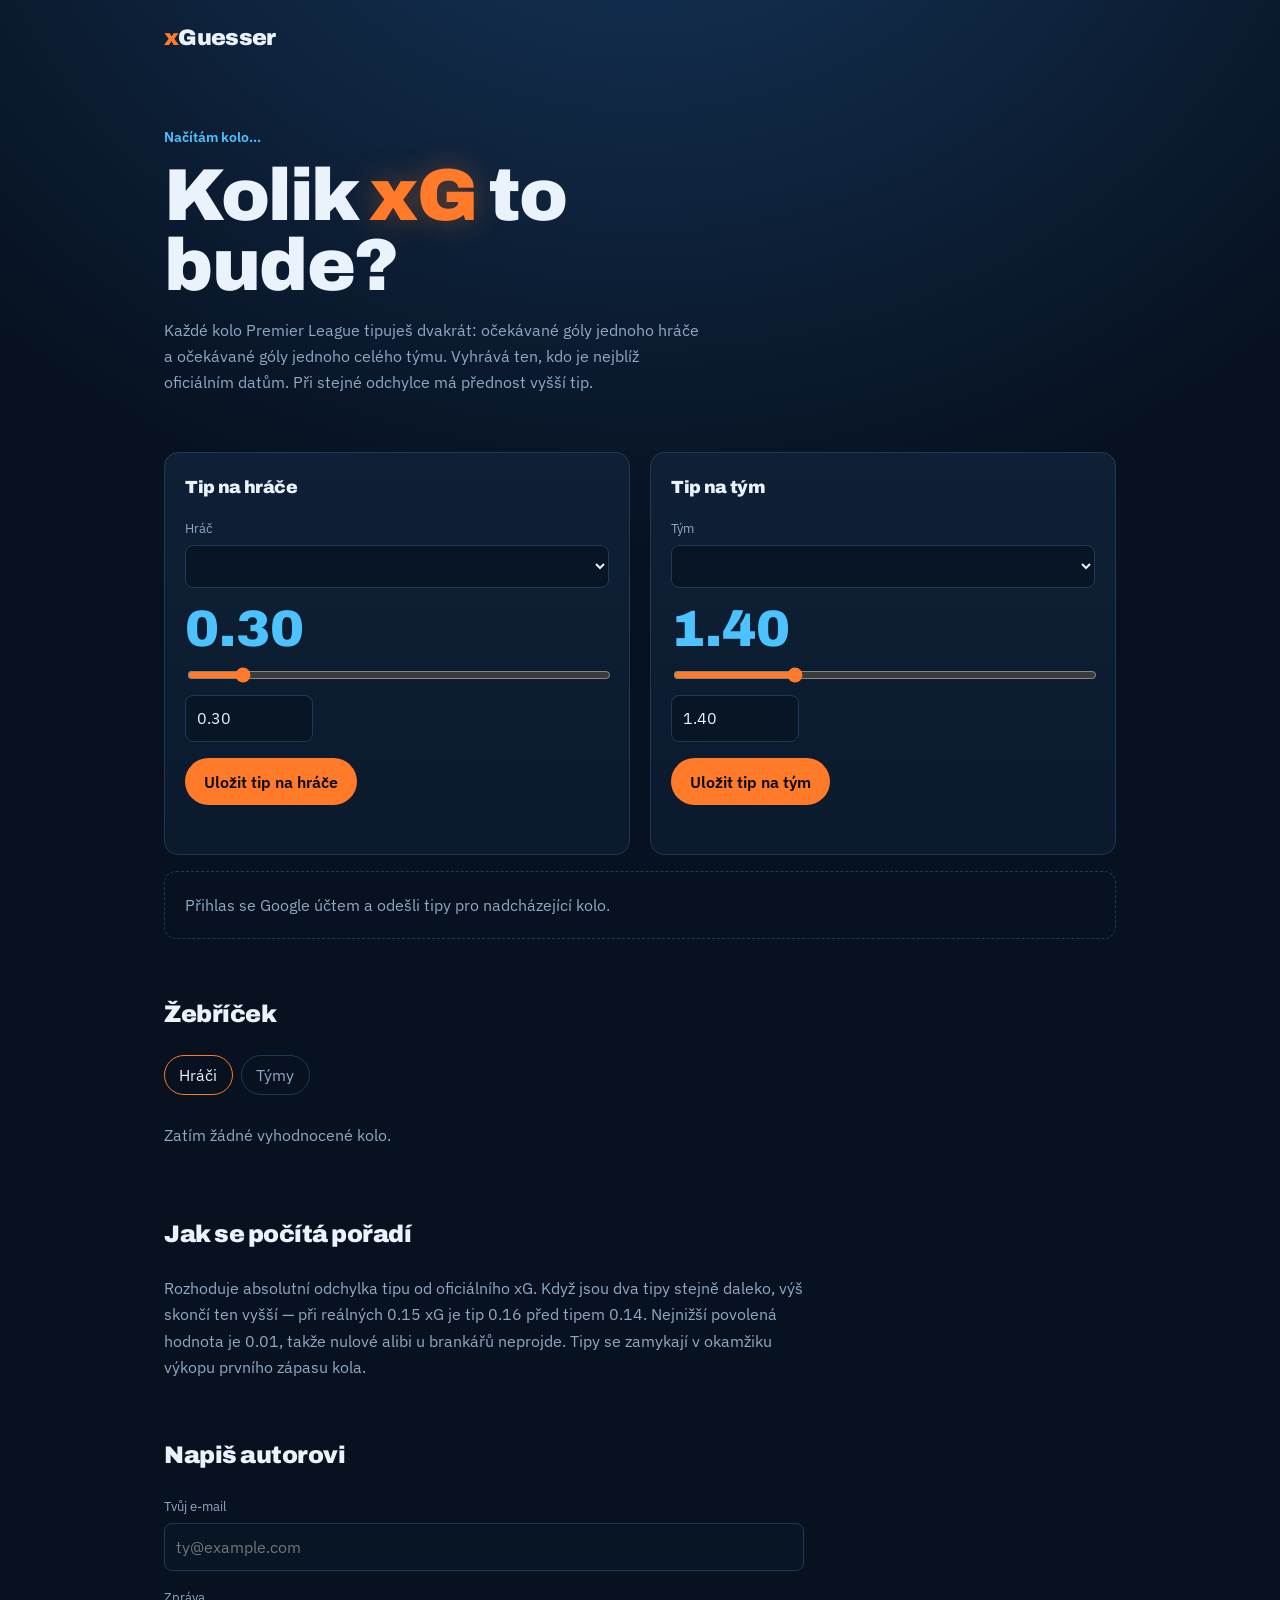
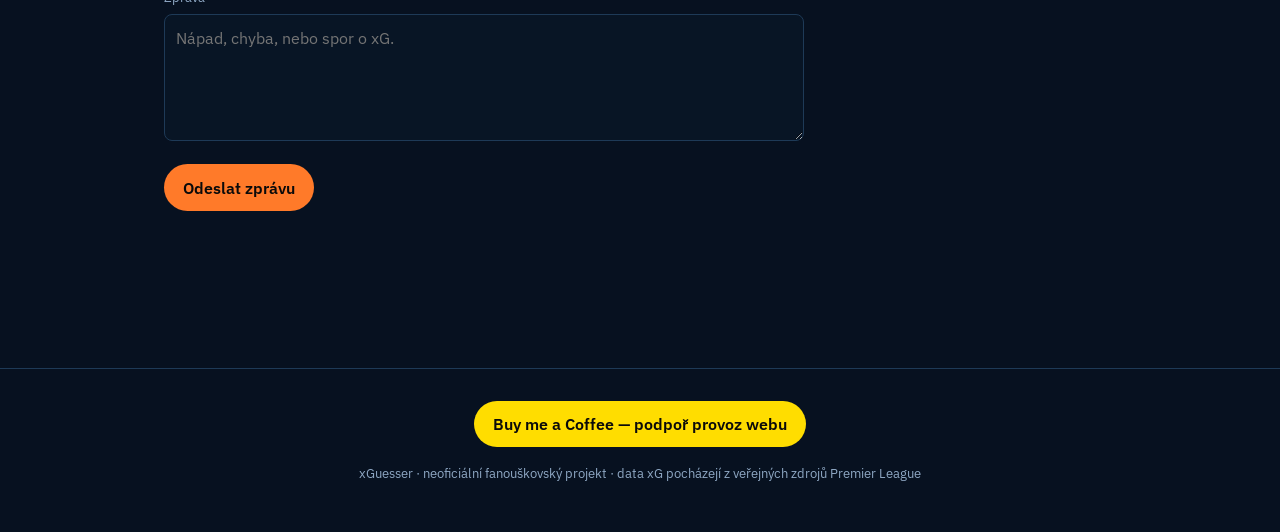
==== public/index.html @ 0436913f "Update index.html" ====
<!doctype html>
<html lang="cs">
<head>
<meta charset="utf-8">
<meta name="viewport" content="width=device-width, initial-scale=1">
<title>xGuesser — Premier League xG Challenge</title>
<meta name="description" content="Tipni xG hráče i celého týmu v každém kole Premier League. Kdo je nejblíž realitě, vede žebříček.">
<link rel="preconnect" href="https://fonts.googleapis.com">
<link rel="preconnect" href="https://fonts.gstatic.com" crossorigin>
<link href="https://fonts.googleapis.com/css2?family=Archivo:wght@500;700;900&family=IBM+Plex+Sans:wght@400;500;600&display=swap" rel="stylesheet">
<link rel="stylesheet" href="/styles.css">
<script src="https://accounts.google.com/gsi/client" async defer></script>
</head>
<body>

<header class="top">
  <a class="wordmark" href="/"><span>x</span>Guesser</a>
  <div id="account" class="account">
    <div id="gsi" class="gsi"></div>
  </div>
</header>

<main>

  <section class="hero">
    <p class="deadline" id="deadline">Načítám kolo…</p>
    <h1>Kolik <em>xG</em> to bude?</h1>
    <p class="lede">
      Každé kolo Premier League tipuješ dvakrát: očekávané góly jednoho hráče
      a očekávané góly jednoho celého týmu. Vyhrává ten, kdo je nejblíž
      oficiálním datům. Při stejné odchylce má přednost vyšší tip.
    </p>
  </section>

  <section class="picks" id="picks" hidden>

    <article class="pick" data-category="player">
      <h2>Tip na hráče</h2>
      <label class="field">
        <span>Hráč</span>
        <select id="playerSelect"></select>
      </label>
      <div class="dial">
        <output id="playerOut">0.30</output>
        <input type="range" id="playerRange" min="0.01" max="2.50" step="0.01" value="0.30">
        <input type="number" id="playerNum" min="0.01" max="10" step="0.01" value="0.30" aria-label="xG hráče">
      </div>
      <button class="save" data-category="player">Uložit tip na hráče</button>
      <p class="msg" data-msg="player"></p>
    </article>

    <article class="pick" data-category="team">
      <h2>Tip na tým</h2>
      <label class="field">
        <span>Tým</span>
        <select id="teamSelect"></select>
      </label>
      <div class="dial">
        <output id="teamOut">1.40</output>
        <input type="range" id="teamRange" min="0.01" max="5.00" step="0.01" value="1.40">
        <input type="number" id="teamNum" min="0.01" max="10" step="0.01" value="1.40" aria-label="xG týmu">
      </div>
      <button class="save" data-category="team">Uložit tip na tým</button>
      <p class="msg" data-msg="team"></p>
    </article>

  </section>

  <p class="gate" id="gate">Přihlas se Google účtem a odešli tipy pro nadcházející kolo.</p>

  <section class="board">
    <h2>Žebříček</h2>
    <div class="tabs" role="tablist">
      <button class="tab is-on" data-cat="player" role="tab">Hráči</button>
      <button class="tab" data-cat="team" role="tab">Týmy</button>
    </div>
    <ol class="ranks" id="ranks"><li class="empty">Zatím žádné vyhodnocené kolo.</li></ol>
  </section>

  <section class="rules">
    <h2>Jak se počítá pořadí</h2>
    <p>
      Rozhoduje absolutní odchylka tipu od oficiálního xG. Když jsou dva tipy
      stejně daleko, výš skončí ten vyšší — při reálných 0.15 xG je tip 0.16
      před tipem 0.14. Nejnižší povolená hodnota je 0.01, takže nulové alibi
      u brankářů neprojde. Tipy se zamykají v okamžiku výkopu prvního zápasu kola.
    </p>
  </section>

  <section class="contact">
    <h2>Napiš autorovi</h2>
    <form id="contactForm" action="https://formspree.io/f/xyegyyjo" method="POST">
      <label class="field">
        <span>Tvůj e-mail</span>
        <input type="email" name="email" required placeholder="ty@example.com">
      </label>
      <label class="field">
        <span>Zpráva</span>
        <textarea name="message" rows="4" required placeholder="Nápad, chyba, nebo spor o xG."></textarea>
      </label>
      <button type="submit">Odeslat zprávu</button>
      <p class="msg" id="contactMsg"></p>
    </form>
  </section>

</main>

<footer>
  <a class="coffee" href="https://buymeacoffee.com/pjx88" target="_blank" rel="noopener">
    Buy me a Coffee — podpoř provoz webu
  </a>
  <p>xGuesser · neoficiální fanouškovský projekt · data xG pocházejí z veřejných zdrojů Premier League</p>
</footer>

<script>window.GOOGLE_CLIENT_ID = "82272052763-bjr2jke27sv02bt9gst4d3jsjo8e32mn.apps.googleusercontent.com";</script>
<script src="/app.js"></script>
</body>
</html>
---- styles.css ----
:root {
  --ink: #071120;
  --panel: #0F2036;
  --line: #1E3A57;
  --chalk: #EAF2FB;
  --muted: #8FA8C4;
  --beam: #4CC3FF;
  --strike: #FF7A29;
  --pitch: #17663C;
}

* { box-sizing: border-box; }

body {
  margin: 0;
  background:
    radial-gradient(120% 60% at 50% -10%, #16375C 0%, transparent 60%),
    var(--ink);
  color: var(--chalk);
  font: 16px/1.65 "IBM Plex Sans", system-ui, sans-serif;
  -webkit-font-smoothing: antialiased;
}

main { max-width: 62rem; margin: 0 auto; padding: 0 1.25rem 4rem; }

h1, h2 { font-family: Archivo, system-ui, sans-serif; font-weight: 900; letter-spacing: -0.02em; }

/* header */
.top {
  display: flex; align-items: center; justify-content: space-between; gap: 1rem;
  max-width: 62rem; margin: 0 auto; padding: 1.25rem;
}
.wordmark {
  font-family: Archivo, sans-serif; font-weight: 900; font-size: 1.4rem;
  color: var(--chalk); text-decoration: none; letter-spacing: -0.03em;
}
.wordmark span { color: var(--strike); }
.account { display: flex; align-items: center; gap: .75rem; font-size: .9rem; }
.account img { width: 30px; height: 30px; border-radius: 50%; }
.signout {
  background: none; border: 1px solid var(--line); color: var(--muted);
  border-radius: 999px; padding: .3rem .75rem; cursor: pointer; font: inherit; font-size: .85rem;
}

/* hero */
.hero { padding: 3rem 0 2.5rem; max-width: 40rem; }
.deadline {
  margin: 0 0 .75rem; color: var(--beam); font-size: .9rem; font-weight: 600;
}
.hero h1 { margin: 0; font-size: clamp(2.6rem, 9vw, 4.6rem); line-height: .95; }
.hero h1 em {
  font-style: normal; color: var(--strike);
  text-shadow: 0 0 30px rgba(255,122,41,.35);
}
.lede { color: var(--muted); max-width: 34rem; }

/* picks */
.picks { display: grid; gap: 1.25rem; grid-template-columns: 1fr; }
@media (min-width: 46rem) { .picks { grid-template-columns: 1fr 1fr; } }

.pick {
  background: linear-gradient(180deg, var(--panel), #0B1A2D);
  border: 1px solid var(--line);
  border-radius: 14px;
  padding: 1.25rem;
}
.pick h2 { margin: 0 0 1rem; font-size: 1.1rem; }

.field { display: block; margin-bottom: 1rem; }
.field > span { display: block; font-size: .82rem; color: var(--muted); margin-bottom: .35rem; }
select, input[type=number], input[type=email], textarea {
  width: 100%; padding: .6rem .7rem; font: inherit;
  background: #081525; color: var(--chalk);
  border: 1px solid var(--line); border-radius: 8px;
}
textarea { resize: vertical; }

.dial { display: grid; gap: .6rem; margin-bottom: 1rem; }
.dial output {
  font-family: Archivo, sans-serif; font-weight: 900; font-size: 3.2rem;
  line-height: 1; color: var(--beam); font-variant-numeric: tabular-nums;
}
input[type=range] { width: 100%; accent-color: var(--strike); }
.dial input[type=number] { max-width: 8rem; }

button.save, form button, .save {
  background: var(--strike); color: #0A0A0A; border: 0; border-radius: 999px;
  padding: .65rem 1.2rem; font: inherit; font-weight: 600; cursor: pointer;
}
button:disabled { opacity: .45; cursor: not-allowed; }
:focus-visible { outline: 2px solid var(--beam); outline-offset: 2px; }

.msg { min-height: 1.2rem; margin: .6rem 0 0; font-size: .87rem; color: var(--muted); }
.msg.ok { color: #6BE59C; }
.msg.err { color: #FF8B7A; }

.gate { color: var(--muted); border: 1px dashed var(--line); border-radius: 12px; padding: 1.25rem; }

/* leaderboard */
.board { margin-top: 3.5rem; }
.board h2, .rules h2, .contact h2 { font-size: 1.5rem; }
.tabs { display: flex; gap: .5rem; margin-bottom: 1rem; }
.tab {
  background: none; border: 1px solid var(--line); color: var(--muted);
  border-radius: 999px; padding: .35rem .9rem; font: inherit; cursor: pointer;
}
.tab.is-on { border-color: var(--strike); color: var(--chalk); }

.ranks { list-style: none; margin: 0; padding: 0; }
.ranks li {
  display: grid; grid-template-columns: 2.2rem 1fr auto;
  align-items: center; gap: .75rem;
  padding: .7rem 0; border-bottom: 1px solid var(--line);
}
.ranks .pos { font-family: Archivo, sans-serif; font-weight: 700; color: var(--muted); }
.ranks li:nth-child(1) .pos { color: var(--strike); }
.ranks .diff { color: var(--beam); font-variant-numeric: tabular-nums; font-size: .9rem; }
.ranks .empty { display: block; color: var(--muted); border: 0; }

.rules, .contact { margin-top: 3.5rem; max-width: 40rem; }
.rules p { color: var(--muted); }

/* footer */
footer {
  border-top: 1px solid var(--line); margin-top: 4rem;
  padding: 2rem 1.25rem 3rem; text-align: center;
}
.coffee {
  display: inline-block; background: #FFDD00; color: #0A0A0A;
  padding: .6rem 1.2rem; border-radius: 999px;
  font-weight: 600; text-decoration: none;
}
footer p { color: var(--muted); font-size: .82rem; margin: 1rem 0 0; }

@media (prefers-reduced-motion: reduce) { * { transition: none !important; } }
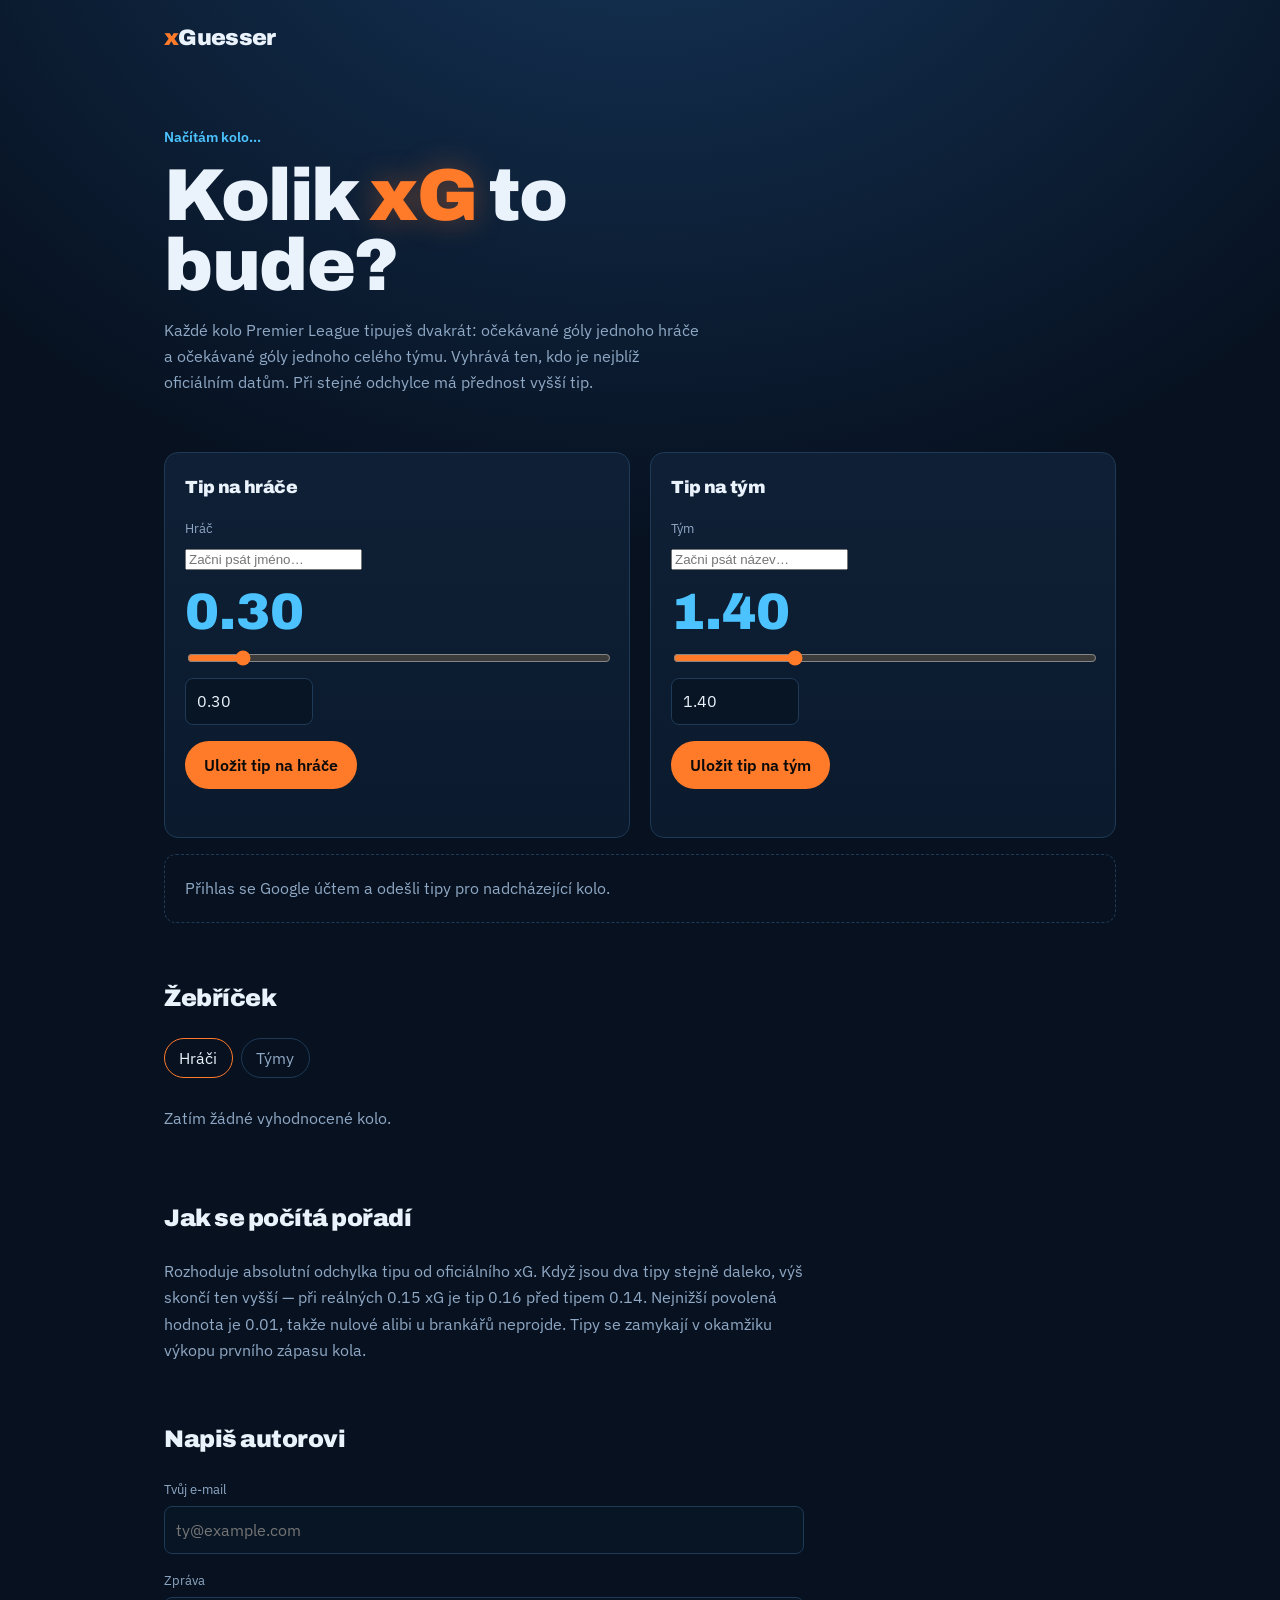
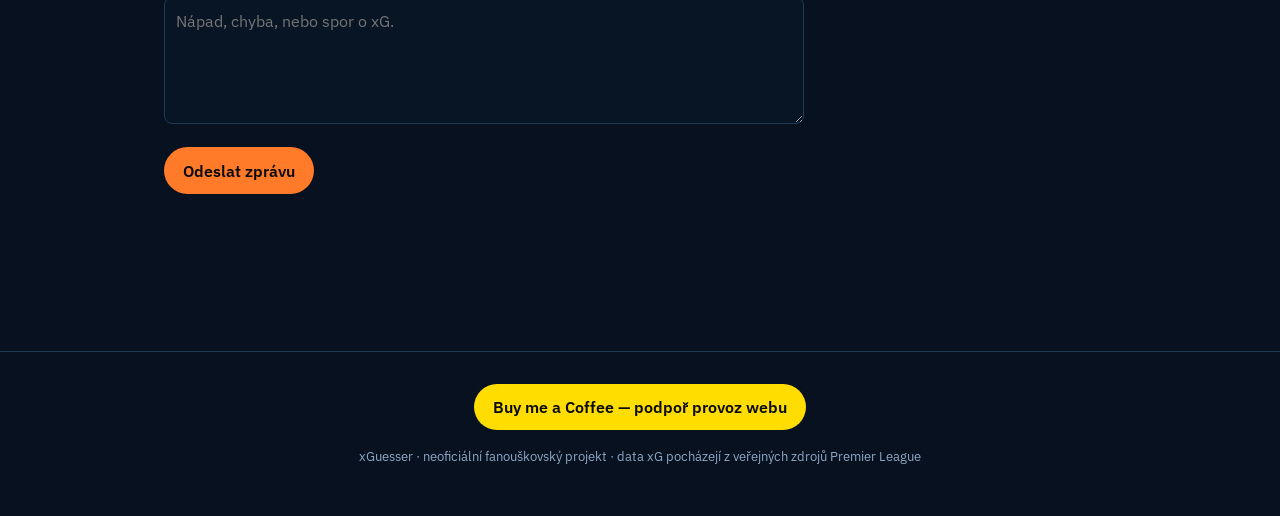
==== commit 6bf23319: "Add files via upload" ====
--- a/public/index.html
+++ b/public/index.html
@@ -36,10 +36,11 @@
 
     <article class="pick" data-category="player">
       <h2>Tip na hráče</h2>
-      <label class="field">
+      <div class="field combo" data-combo="player">
         <span>Hráč</span>
-        <select id="playerSelect"></select>
-      </label>
+        <input type="text" id="playerSearch" autocomplete="off" placeholder="Začni psát jméno…" role="combobox" aria-expanded="false" aria-controls="playerList">
+        <ul class="options" id="playerList" role="listbox" hidden></ul>
+      </div>
       <div class="dial">
         <output id="playerOut">0.30</output>
         <input type="range" id="playerRange" min="0.01" max="2.50" step="0.01" value="0.30">
@@ -51,10 +52,11 @@
 
     <article class="pick" data-category="team">
       <h2>Tip na tým</h2>
-      <label class="field">
+      <div class="field combo" data-combo="team">
         <span>Tým</span>
-        <select id="teamSelect"></select>
-      </label>
+        <input type="text" id="teamSearch" autocomplete="off" placeholder="Začni psát název…" role="combobox" aria-expanded="false" aria-controls="teamList">
+        <ul class="options" id="teamList" role="listbox" hidden></ul>
+      </div>
       <div class="dial">
         <output id="teamOut">1.40</output>
         <input type="range" id="teamRange" min="0.01" max="5.00" step="0.01" value="1.40">
@@ -112,7 +114,7 @@
   <p>xGuesser · neoficiální fanouškovský projekt · data xG pocházejí z veřejných zdrojů Premier League</p>
 </footer>
 
-<script>window.GOOGLE_CLIENT_ID = "82272052763-bjr2jke27sv02bt9gst4d3jsjo8e32mn.apps.googleusercontent.com";</script>
+<script>window.GOOGLE_CLIENT_ID = "__GOOGLE_CLIENT_ID__";</script>
 <script src="/app.js"></script>
 </body>
 </html>
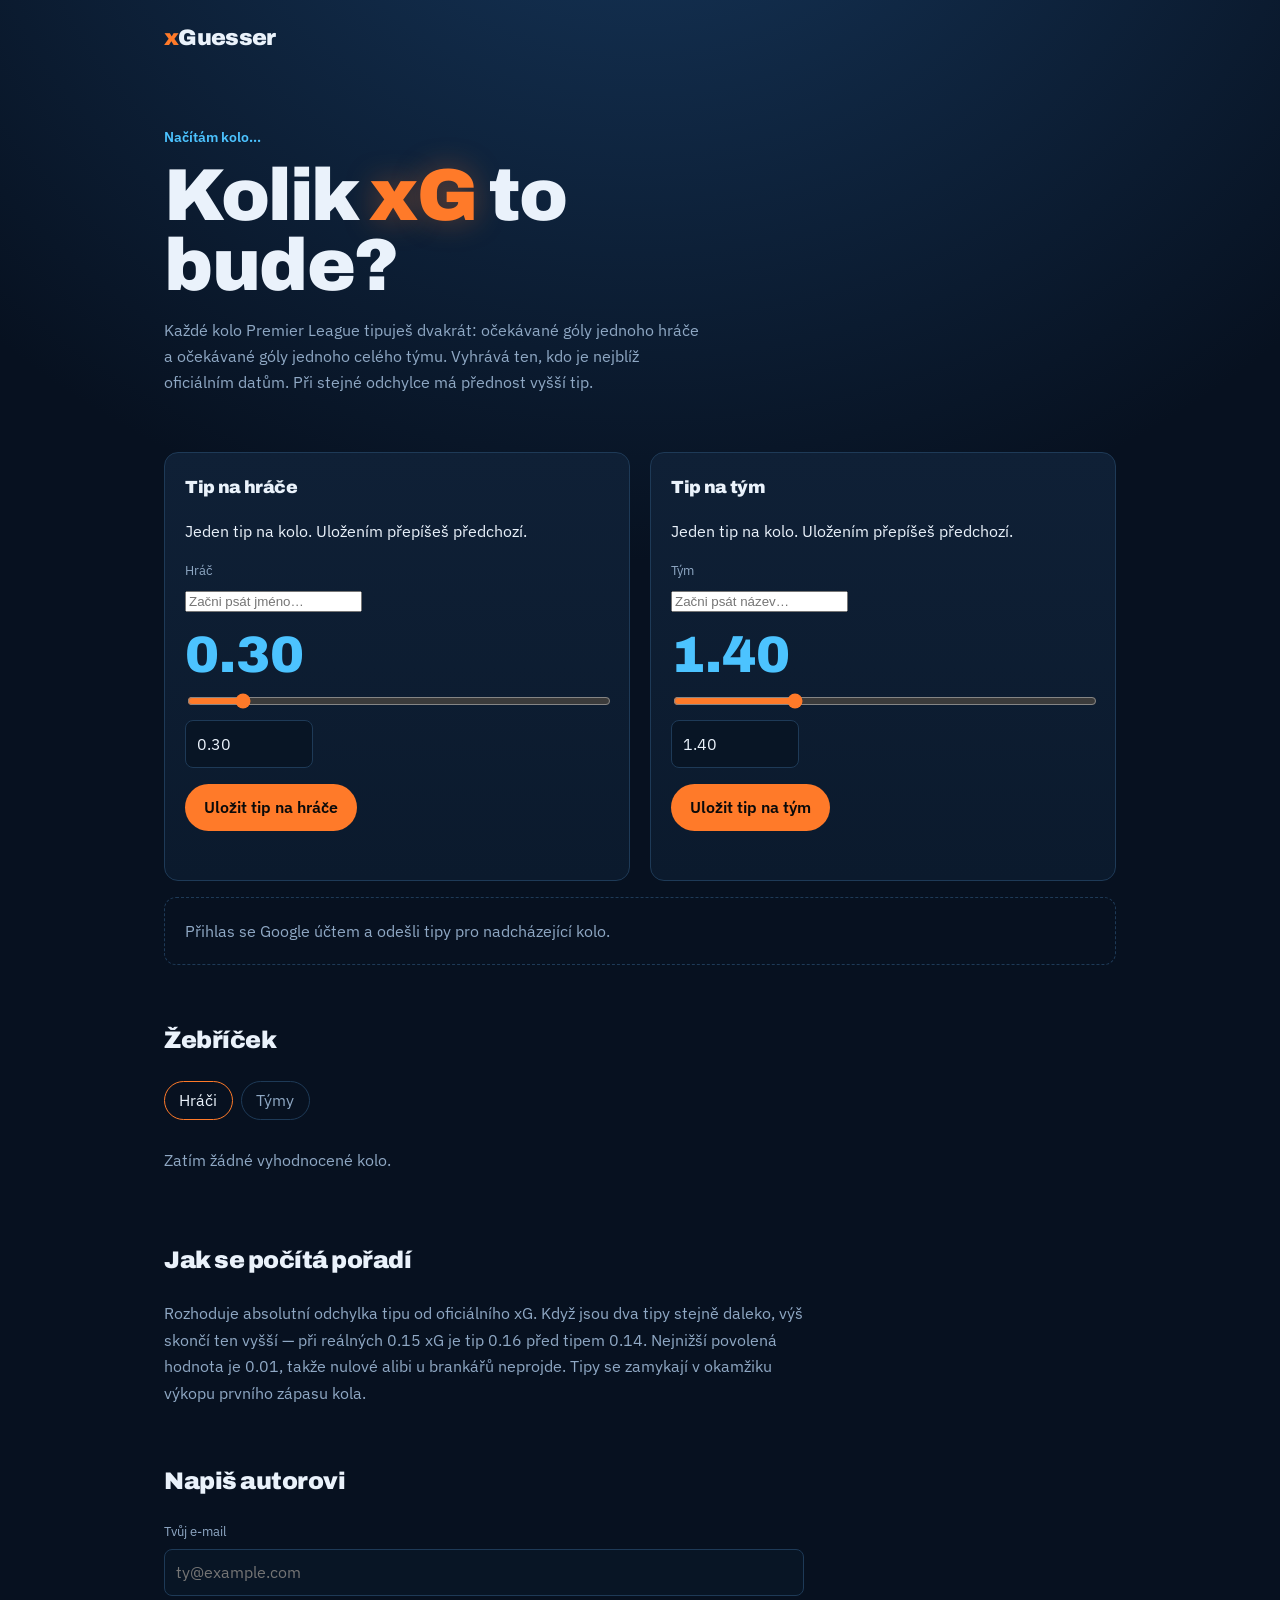
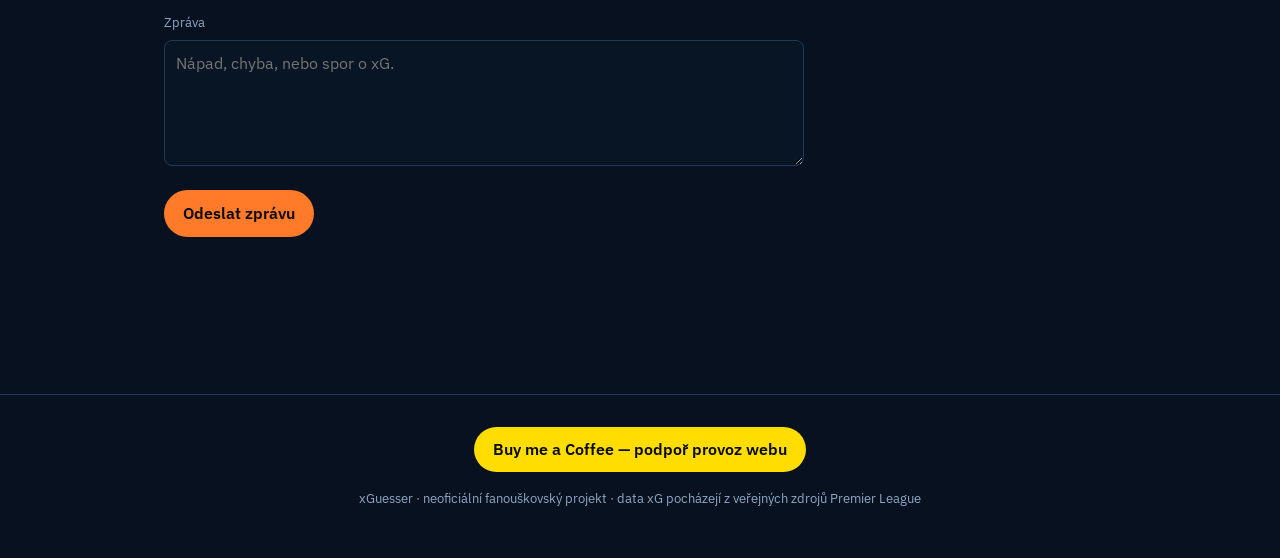
==== commit 7a7c6107: "Add files via upload" ====
--- a/public/index.html
+++ b/public/index.html
@@ -32,10 +32,28 @@
     </p>
   </section>
 
+  <section class="mine" id="mine" hidden>
+    <h2>Moje tipy pro toto kolo</h2>
+    <div class="mine-grid">
+      <div class="slot" id="slotPlayer">
+        <span class="slot-cat">Hráč</span>
+        <strong class="slot-name">zatím nic</strong>
+        <span class="slot-xg">—</span>
+      </div>
+      <div class="slot" id="slotTeam">
+        <span class="slot-cat">Tým</span>
+        <strong class="slot-name">zatím nic</strong>
+        <span class="slot-xg">—</span>
+      </div>
+    </div>
+    <p class="lock" id="lock"></p>
+  </section>
+
   <section class="picks" id="picks" hidden>
 
     <article class="pick" data-category="player">
       <h2>Tip na hráče</h2>
+      <p class="one">Jeden tip na kolo. Uložením přepíšeš předchozí.</p>
       <div class="field combo" data-combo="player">
         <span>Hráč</span>
         <input type="text" id="playerSearch" autocomplete="off" placeholder="Začni psát jméno…" role="combobox" aria-expanded="false" aria-controls="playerList">
@@ -52,6 +70,7 @@
 
     <article class="pick" data-category="team">
       <h2>Tip na tým</h2>
+      <p class="one">Jeden tip na kolo. Uložením přepíšeš předchozí.</p>
       <div class="field combo" data-combo="team">
         <span>Tým</span>
         <input type="text" id="teamSearch" autocomplete="off" placeholder="Začni psát název…" role="combobox" aria-expanded="false" aria-controls="teamList">
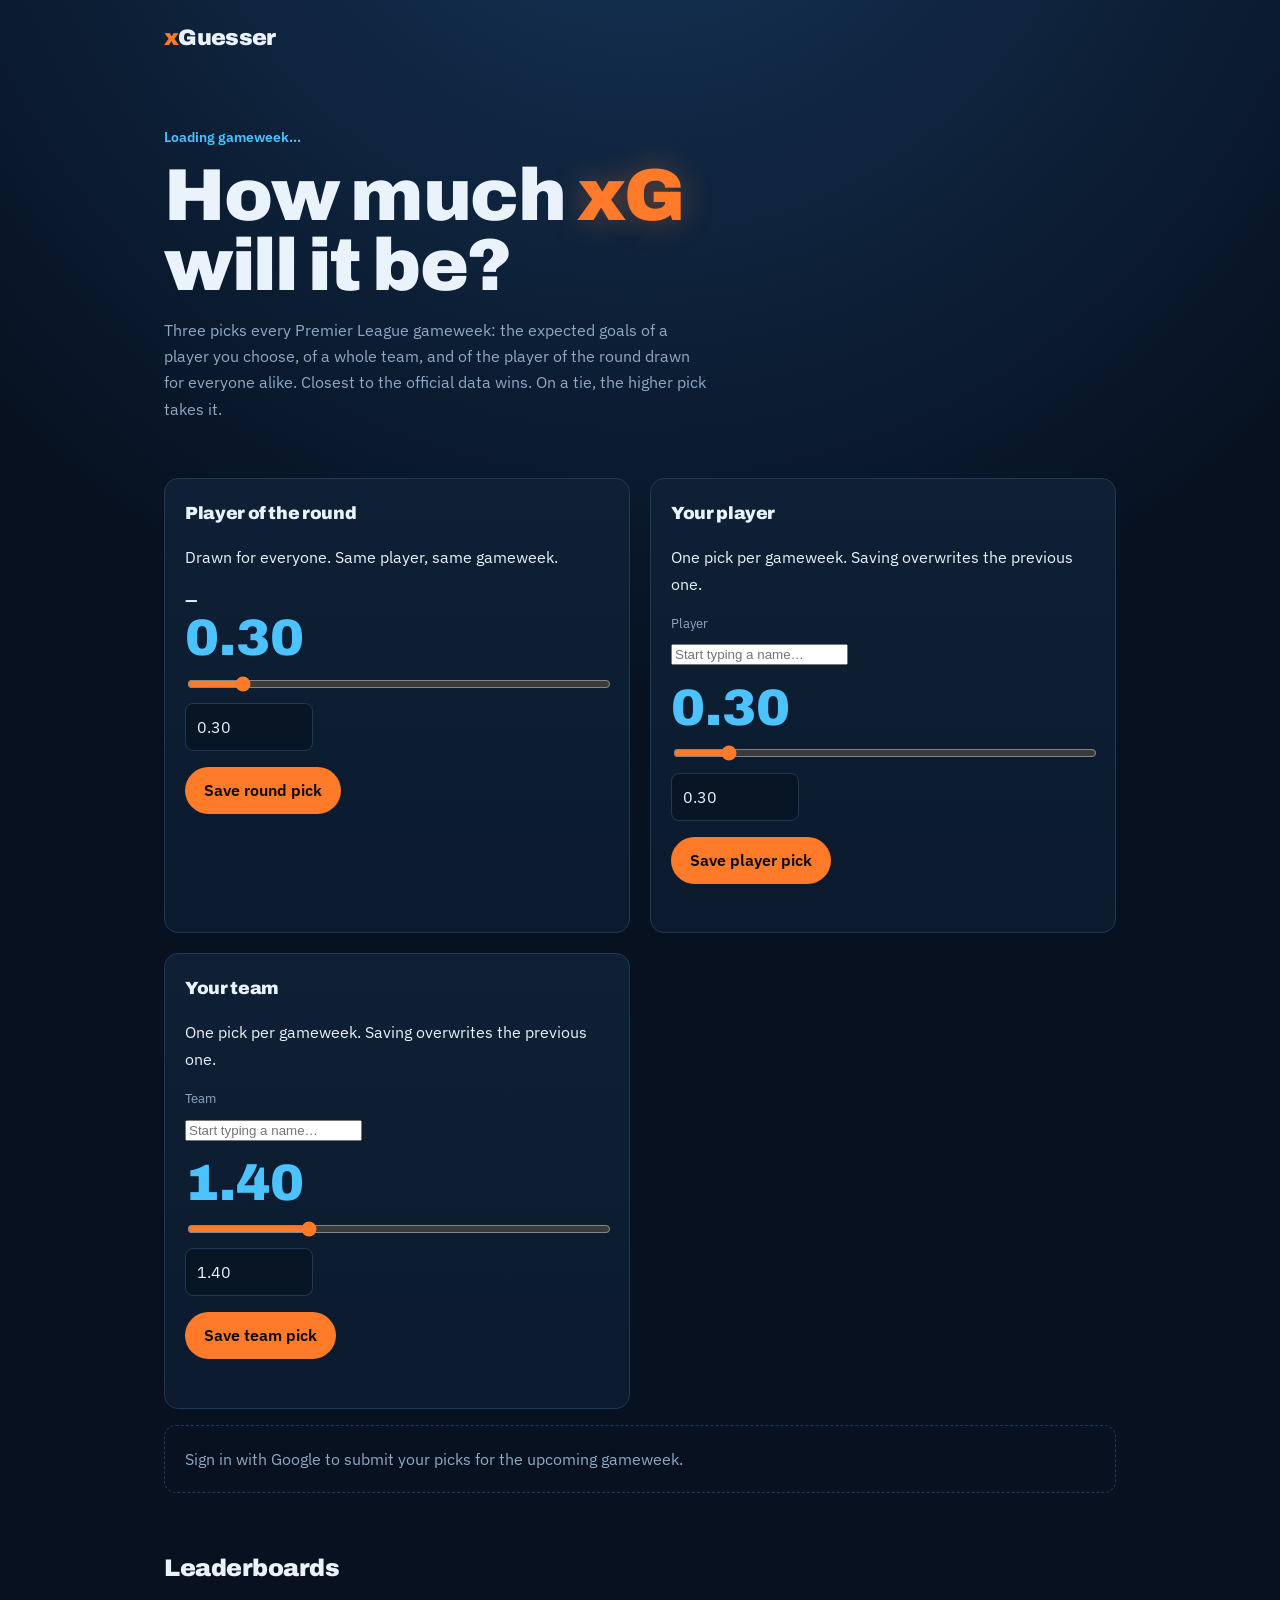
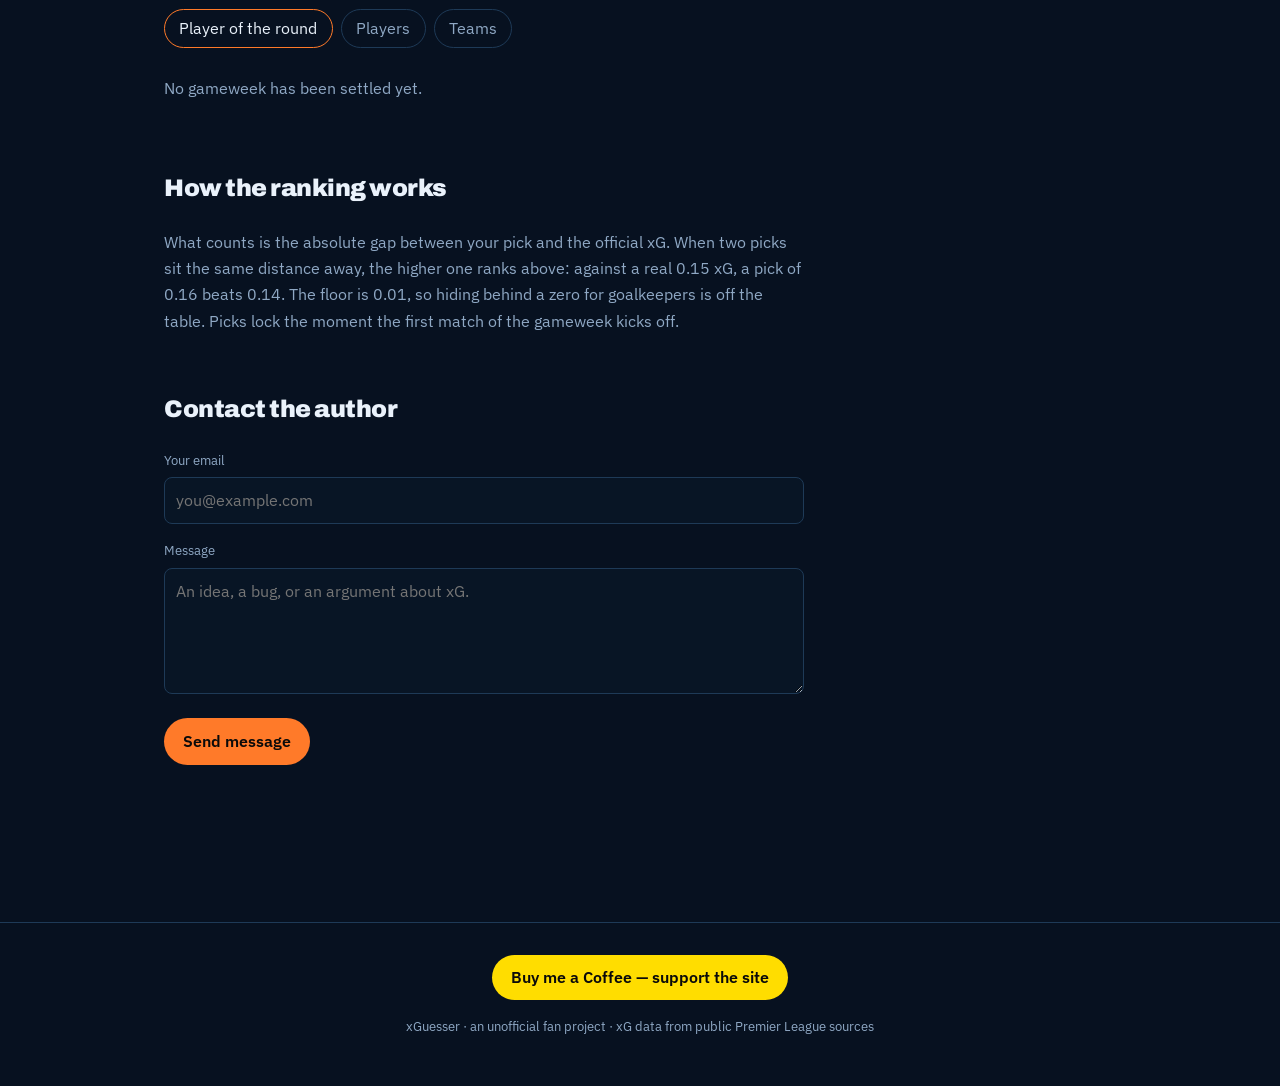
==== commit e1f495ca: "Add files via upload" ====
--- a/public/index.html
+++ b/public/index.html
@@ -1,10 +1,11 @@
 <!doctype html>
-<html lang="cs">
+<html lang="en">
 <head>
 <meta charset="utf-8">
 <meta name="viewport" content="width=device-width, initial-scale=1">
 <title>xGuesser — Premier League xG Challenge</title>
-<meta name="description" content="Tipni xG hráče i celého týmu v každém kole Premier League. Kdo je nejblíž realitě, vede žebříček.">
+<meta name="description" content="Guess the expected goals of a player, a team and the drawn player of the round. Closest to the official data tops the table.">
+<link rel="icon" href="/favicon.svg" type="image/svg+xml">
 <link rel="preconnect" href="https://fonts.googleapis.com">
 <link rel="preconnect" href="https://fonts.gstatic.com" crossorigin>
 <link href="https://fonts.googleapis.com/css2?family=Archivo:wght@500;700;900&family=IBM+Plex+Sans:wght@400;500;600&display=swap" rel="stylesheet">
@@ -23,26 +24,32 @@
 <main>
 
   <section class="hero">
-    <p class="deadline" id="deadline">Načítám kolo…</p>
-    <h1>Kolik <em>xG</em> to bude?</h1>
+    <p class="deadline" id="deadline">Loading gameweek…</p>
+    <h1>How much <em>xG</em> will it be?</h1>
     <p class="lede">
-      Každé kolo Premier League tipuješ dvakrát: očekávané góly jednoho hráče
-      a očekávané góly jednoho celého týmu. Vyhrává ten, kdo je nejblíž
-      oficiálním datům. Při stejné odchylce má přednost vyšší tip.
+      Three picks every Premier League gameweek: the expected goals of a player
+      you choose, of a whole team, and of the player of the round drawn for
+      everyone alike. Closest to the official data wins. On a tie, the higher
+      pick takes it.
     </p>
   </section>
 
   <section class="mine" id="mine" hidden>
-    <h2>Moje tipy pro toto kolo</h2>
+    <h2>Your picks this gameweek</h2>
     <div class="mine-grid">
+      <div class="slot" id="slotFeatured">
+        <span class="slot-cat">Round</span>
+        <strong class="slot-name">nothing yet</strong>
+        <span class="slot-xg">—</span>
+      </div>
       <div class="slot" id="slotPlayer">
-        <span class="slot-cat">Hráč</span>
-        <strong class="slot-name">zatím nic</strong>
+        <span class="slot-cat">Player</span>
+        <strong class="slot-name">nothing yet</strong>
         <span class="slot-xg">—</span>
       </div>
       <div class="slot" id="slotTeam">
-        <span class="slot-cat">Tým</span>
-        <strong class="slot-name">zatím nic</strong>
+        <span class="slot-cat">Team</span>
+        <strong class="slot-name">nothing yet</strong>
         <span class="slot-xg">—</span>
       </div>
     </div>
@@ -51,75 +58,93 @@
 
   <section class="picks" id="picks" hidden>
 
+    <article class="pick pick-featured" data-category="featured">
+      <h2>Player of the round</h2>
+      <p class="one">Drawn for everyone. Same player, same gameweek.</p>
+      <div class="drawn" id="drawn">
+        <strong id="drawnName">—</strong>
+        <span id="drawnTeam"></span>
+      </div>
+      <div class="dial">
+        <output id="featuredOut">0.30</output>
+        <input type="range" id="featuredRange" min="0.01" max="2.50" step="0.01" value="0.30">
+        <input type="number" id="featuredNum" min="0.01" max="10" step="0.01" value="0.30" aria-label="xG of the player of the round">
+      </div>
+      <button class="save" data-category="featured">Save round pick</button>
+      <p class="msg" data-msg="featured"></p>
+    </article>
+
     <article class="pick" data-category="player">
-      <h2>Tip na hráče</h2>
-      <p class="one">Jeden tip na kolo. Uložením přepíšeš předchozí.</p>
+      <h2>Your player</h2>
+      <p class="one">One pick per gameweek. Saving overwrites the previous one.</p>
       <div class="field combo" data-combo="player">
-        <span>Hráč</span>
-        <input type="text" id="playerSearch" autocomplete="off" placeholder="Začni psát jméno…" role="combobox" aria-expanded="false" aria-controls="playerList">
+        <span>Player</span>
+        <input type="text" id="playerSearch" autocomplete="off" placeholder="Start typing a name…" role="combobox" aria-expanded="false" aria-controls="playerList">
         <ul class="options" id="playerList" role="listbox" hidden></ul>
       </div>
       <div class="dial">
         <output id="playerOut">0.30</output>
         <input type="range" id="playerRange" min="0.01" max="2.50" step="0.01" value="0.30">
-        <input type="number" id="playerNum" min="0.01" max="10" step="0.01" value="0.30" aria-label="xG hráče">
+        <input type="number" id="playerNum" min="0.01" max="10" step="0.01" value="0.30" aria-label="Player xG">
       </div>
-      <button class="save" data-category="player">Uložit tip na hráče</button>
+      <button class="save" data-category="player">Save player pick</button>
       <p class="msg" data-msg="player"></p>
     </article>
 
     <article class="pick" data-category="team">
-      <h2>Tip na tým</h2>
-      <p class="one">Jeden tip na kolo. Uložením přepíšeš předchozí.</p>
+      <h2>Your team</h2>
+      <p class="one">One pick per gameweek. Saving overwrites the previous one.</p>
       <div class="field combo" data-combo="team">
-        <span>Tým</span>
-        <input type="text" id="teamSearch" autocomplete="off" placeholder="Začni psát název…" role="combobox" aria-expanded="false" aria-controls="teamList">
+        <span>Team</span>
+        <input type="text" id="teamSearch" autocomplete="off" placeholder="Start typing a name…" role="combobox" aria-expanded="false" aria-controls="teamList">
         <ul class="options" id="teamList" role="listbox" hidden></ul>
       </div>
       <div class="dial">
         <output id="teamOut">1.40</output>
         <input type="range" id="teamRange" min="0.01" max="5.00" step="0.01" value="1.40">
-        <input type="number" id="teamNum" min="0.01" max="10" step="0.01" value="1.40" aria-label="xG týmu">
+        <input type="number" id="teamNum" min="0.01" max="10" step="0.01" value="1.40" aria-label="Team xG">
       </div>
-      <button class="save" data-category="team">Uložit tip na tým</button>
+      <button class="save" data-category="team">Save team pick</button>
       <p class="msg" data-msg="team"></p>
     </article>
 
   </section>
 
-  <p class="gate" id="gate">Přihlas se Google účtem a odešli tipy pro nadcházející kolo.</p>
+  <p class="gate" id="gate">Sign in with Google to submit your picks for the upcoming gameweek.</p>
 
   <section class="board">
-    <h2>Žebříček</h2>
+    <h2>Leaderboards</h2>
     <div class="tabs" role="tablist">
-      <button class="tab is-on" data-cat="player" role="tab">Hráči</button>
-      <button class="tab" data-cat="team" role="tab">Týmy</button>
+      <button class="tab is-on" data-cat="featured" role="tab">Player of the round</button>
+      <button class="tab" data-cat="player" role="tab">Players</button>
+      <button class="tab" data-cat="team" role="tab">Teams</button>
     </div>
-    <ol class="ranks" id="ranks"><li class="empty">Zatím žádné vyhodnocené kolo.</li></ol>
+    <ol class="ranks" id="ranks"><li class="empty">No gameweek has been settled yet.</li></ol>
   </section>
 
   <section class="rules">
-    <h2>Jak se počítá pořadí</h2>
+    <h2>How the ranking works</h2>
     <p>
-      Rozhoduje absolutní odchylka tipu od oficiálního xG. Když jsou dva tipy
-      stejně daleko, výš skončí ten vyšší — při reálných 0.15 xG je tip 0.16
-      před tipem 0.14. Nejnižší povolená hodnota je 0.01, takže nulové alibi
-      u brankářů neprojde. Tipy se zamykají v okamžiku výkopu prvního zápasu kola.
+      What counts is the absolute gap between your pick and the official xG.
+      When two picks sit the same distance away, the higher one ranks above:
+      against a real 0.15 xG, a pick of 0.16 beats 0.14. The floor is 0.01, so
+      hiding behind a zero for goalkeepers is off the table. Picks lock the
+      moment the first match of the gameweek kicks off.
     </p>
   </section>
 
   <section class="contact">
-    <h2>Napiš autorovi</h2>
+    <h2>Contact the author</h2>
     <form id="contactForm" action="https://formspree.io/f/xyegyyjo" method="POST">
       <label class="field">
-        <span>Tvůj e-mail</span>
-        <input type="email" name="email" required placeholder="ty@example.com">
+        <span>Your email</span>
+        <input type="email" name="email" required placeholder="you@example.com">
       </label>
       <label class="field">
-        <span>Zpráva</span>
-        <textarea name="message" rows="4" required placeholder="Nápad, chyba, nebo spor o xG."></textarea>
+        <span>Message</span>
+        <textarea name="message" rows="4" required placeholder="An idea, a bug, or an argument about xG."></textarea>
       </label>
-      <button type="submit">Odeslat zprávu</button>
+      <button type="submit">Send message</button>
       <p class="msg" id="contactMsg"></p>
     </form>
   </section>
@@ -128,12 +153,12 @@
 
 <footer>
   <a class="coffee" href="https://buymeacoffee.com/pjx88" target="_blank" rel="noopener">
-    Buy me a Coffee — podpoř provoz webu
+    Buy me a Coffee — support the site
   </a>
-  <p>xGuesser · neoficiální fanouškovský projekt · data xG pocházejí z veřejných zdrojů Premier League</p>
+  <p>xGuesser · an unofficial fan project · xG data from public Premier League sources</p>
 </footer>
 
-<script>window.GOOGLE_CLIENT_ID = "__GOOGLE_CLIENT_ID__";</script>
+<script>window.GOOGLE_CLIENT_ID = "82272052763-bjr2jke27sv02bt9gst4d3jsjo8e32mn.apps.googleusercontent.com";</script>
 <script src="/app.js"></script>
 </body>
 </html>
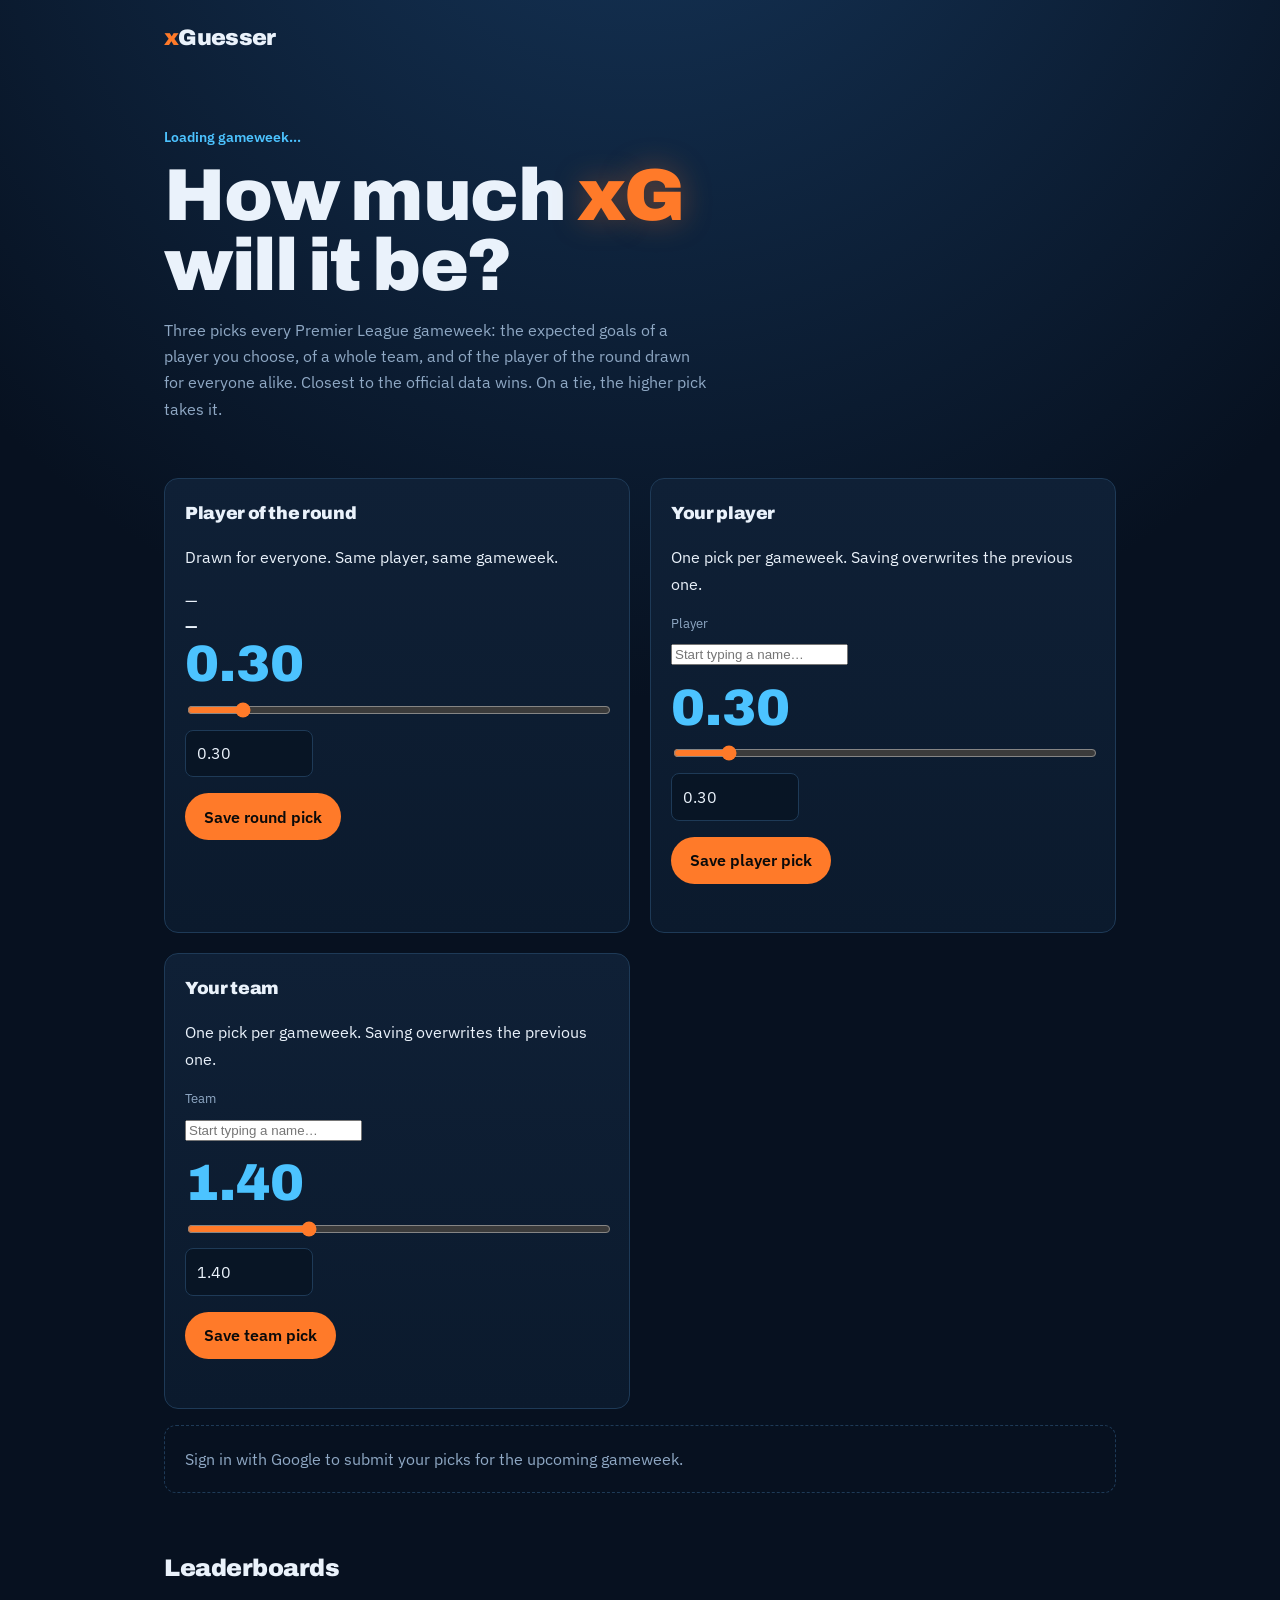
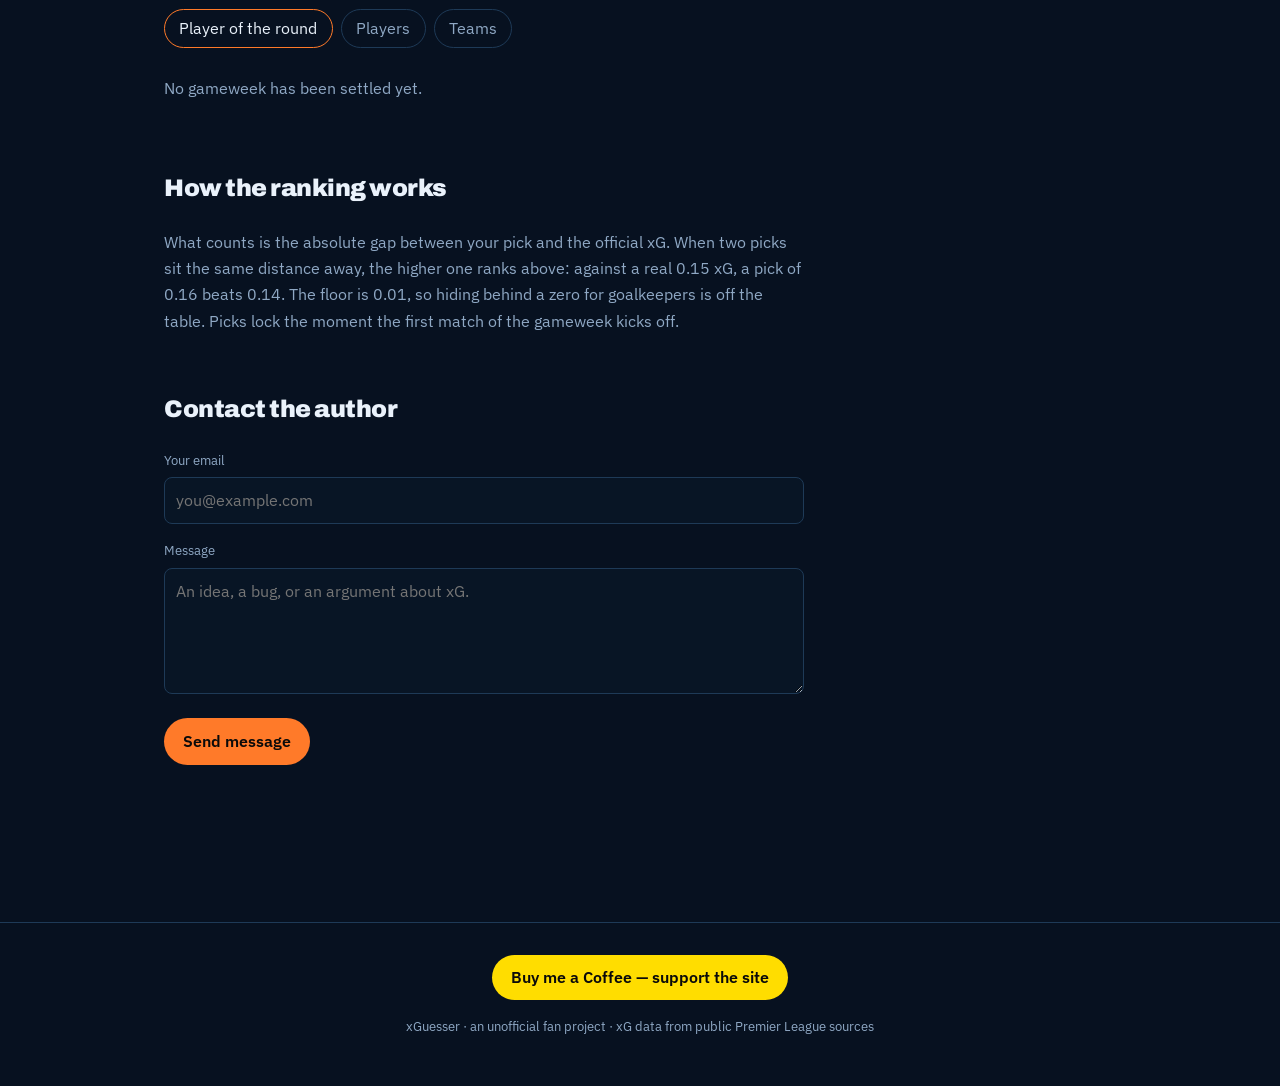
==== commit d6d5e216: "Add files via upload" ====
--- a/public/index.html
+++ b/public/index.html
@@ -38,19 +38,19 @@
     <h2>Your picks this gameweek</h2>
     <div class="mine-grid">
       <div class="slot" id="slotFeatured">
-        <span class="slot-cat">Round</span>
+        <span class="slot-badge"><span class="badge is-empty">—</span></span>
         <strong class="slot-name">nothing yet</strong>
-        <span class="slot-xg">—</span>
+        <span class="slot-xg"></span>
       </div>
       <div class="slot" id="slotPlayer">
-        <span class="slot-cat">Player</span>
+        <span class="slot-badge"><span class="badge is-empty">—</span></span>
         <strong class="slot-name">nothing yet</strong>
-        <span class="slot-xg">—</span>
+        <span class="slot-xg"></span>
       </div>
       <div class="slot" id="slotTeam">
-        <span class="slot-cat">Team</span>
+        <span class="slot-badge"><span class="badge is-empty">—</span></span>
         <strong class="slot-name">nothing yet</strong>
-        <span class="slot-xg">—</span>
+        <span class="slot-xg"></span>
       </div>
     </div>
     <p class="lock" id="lock"></p>
@@ -62,8 +62,11 @@
       <h2>Player of the round</h2>
       <p class="one">Drawn for everyone. Same player, same gameweek.</p>
       <div class="drawn" id="drawn">
-        <strong id="drawnName">—</strong>
-        <span id="drawnTeam"></span>
+        <span id="drawnBadge"><span class="badge is-empty">—</span></span>
+        <div class="drawn-text">
+          <strong id="drawnName">—</strong>
+          <span id="drawnTeam"></span>
+        </div>
       </div>
       <div class="dial">
         <output id="featuredOut">0.30</output>
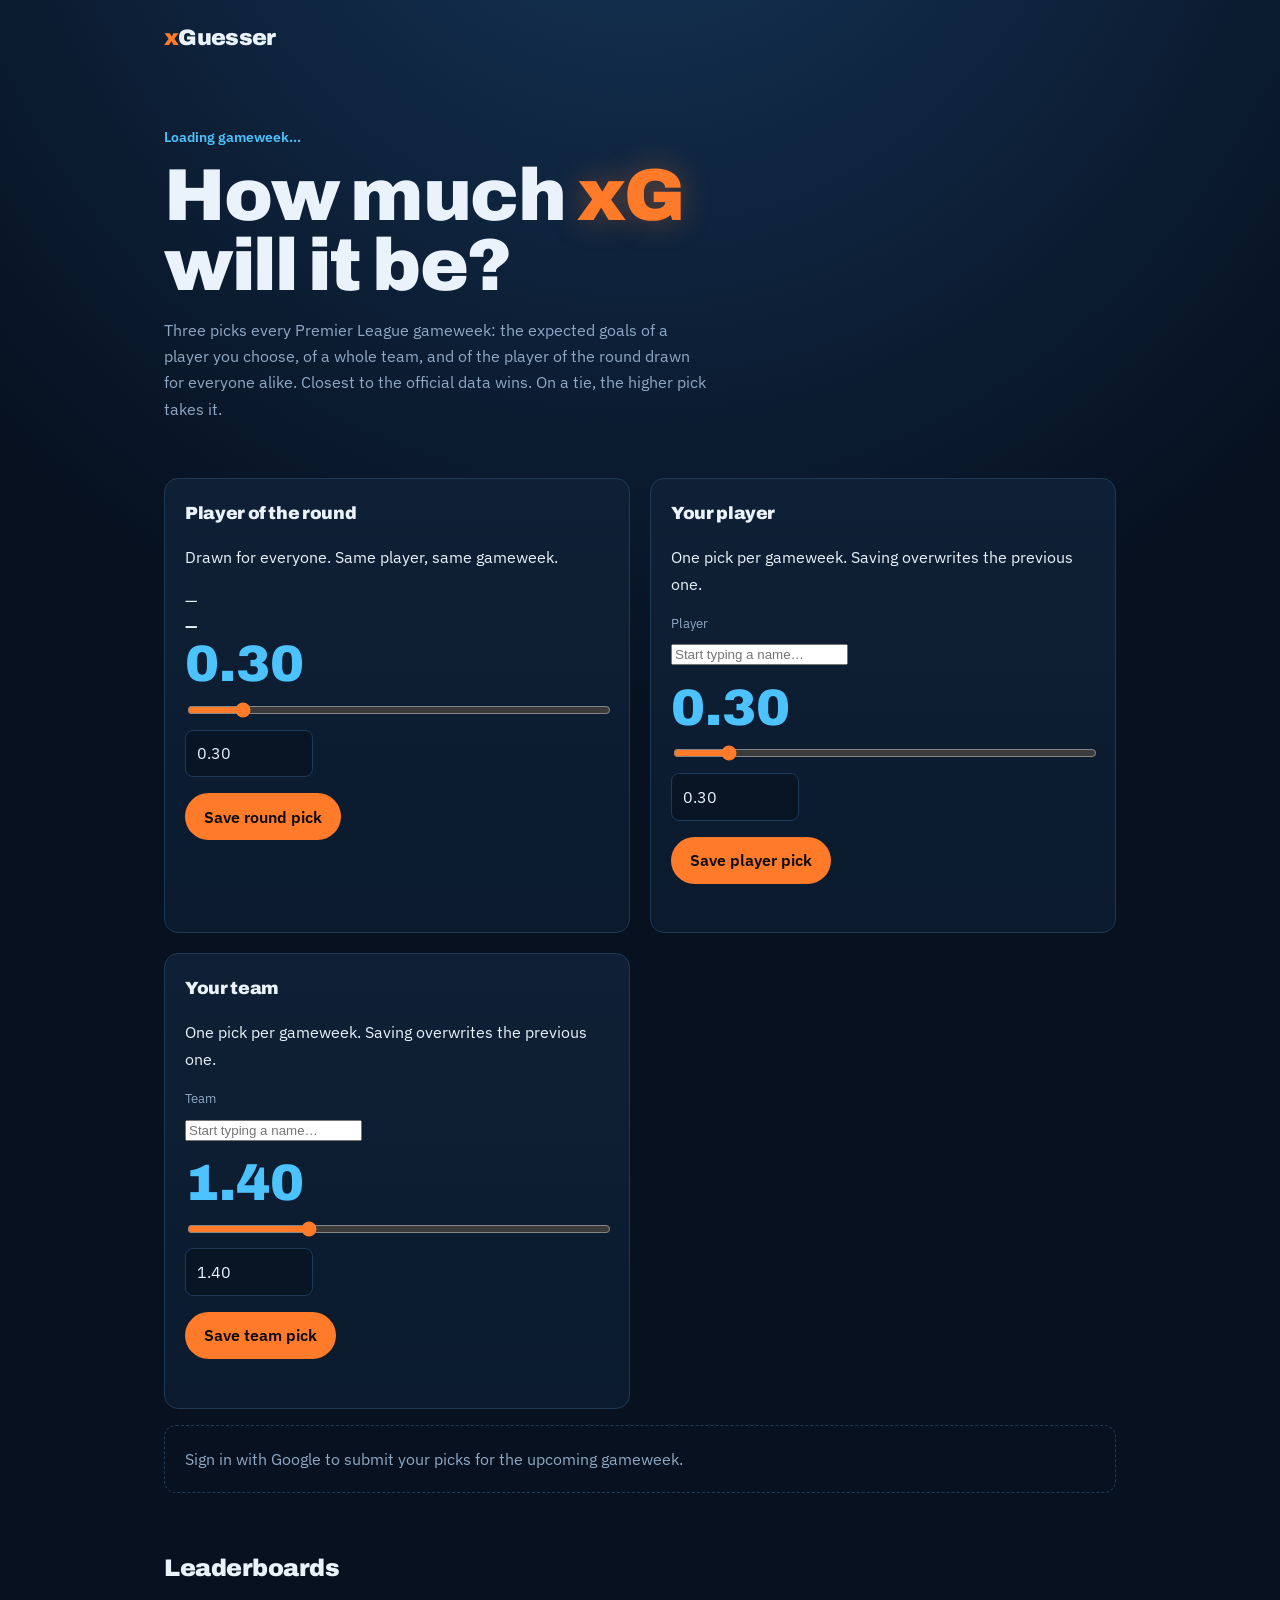
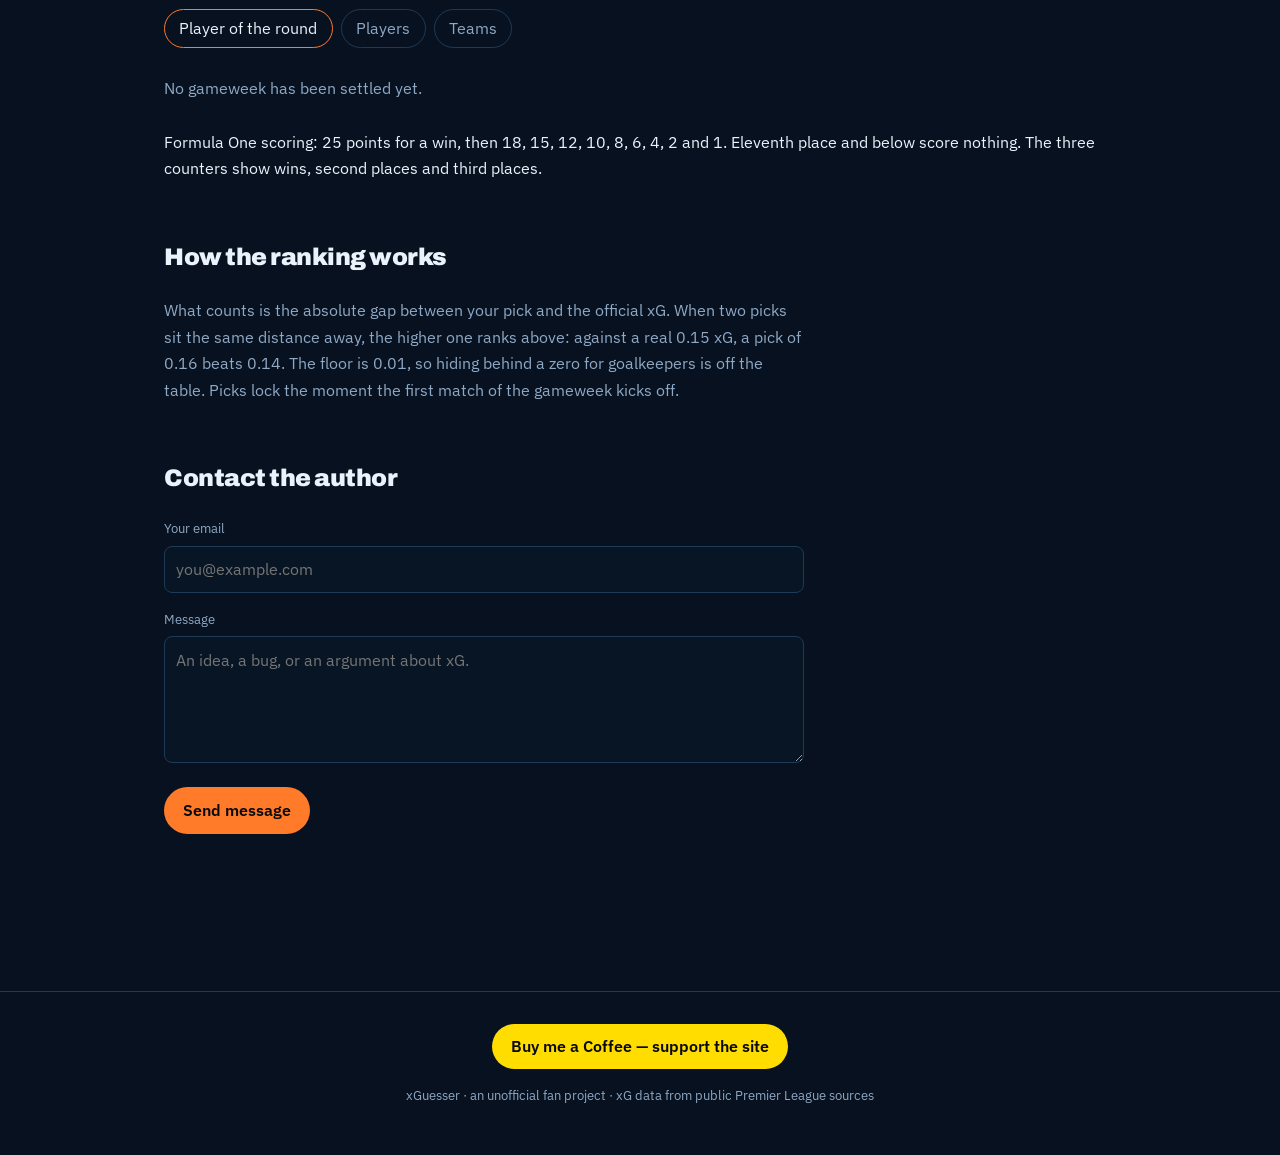
==== commit 0ae9ad73: "Add files via upload" ====
--- a/public/index.html
+++ b/public/index.html
@@ -122,7 +122,11 @@
       <button class="tab" data-cat="player" role="tab">Players</button>
       <button class="tab" data-cat="team" role="tab">Teams</button>
     </div>
+    <div class="scope" id="scope"></div>
+    <div class="scope" id="sortBy"></div>
+    <div class="drawn-note" id="drawnNote" hidden></div>
     <ol class="ranks" id="ranks"><li class="empty">No gameweek has been settled yet.</li></ol>
+    <p class="scoring">Formula One scoring: 25 points for a win, then 18, 15, 12, 10, 8, 6, 4, 2 and 1. Eleventh place and below score nothing. The three counters show wins, second places and third places.</p>
   </section>
 
   <section class="rules">
